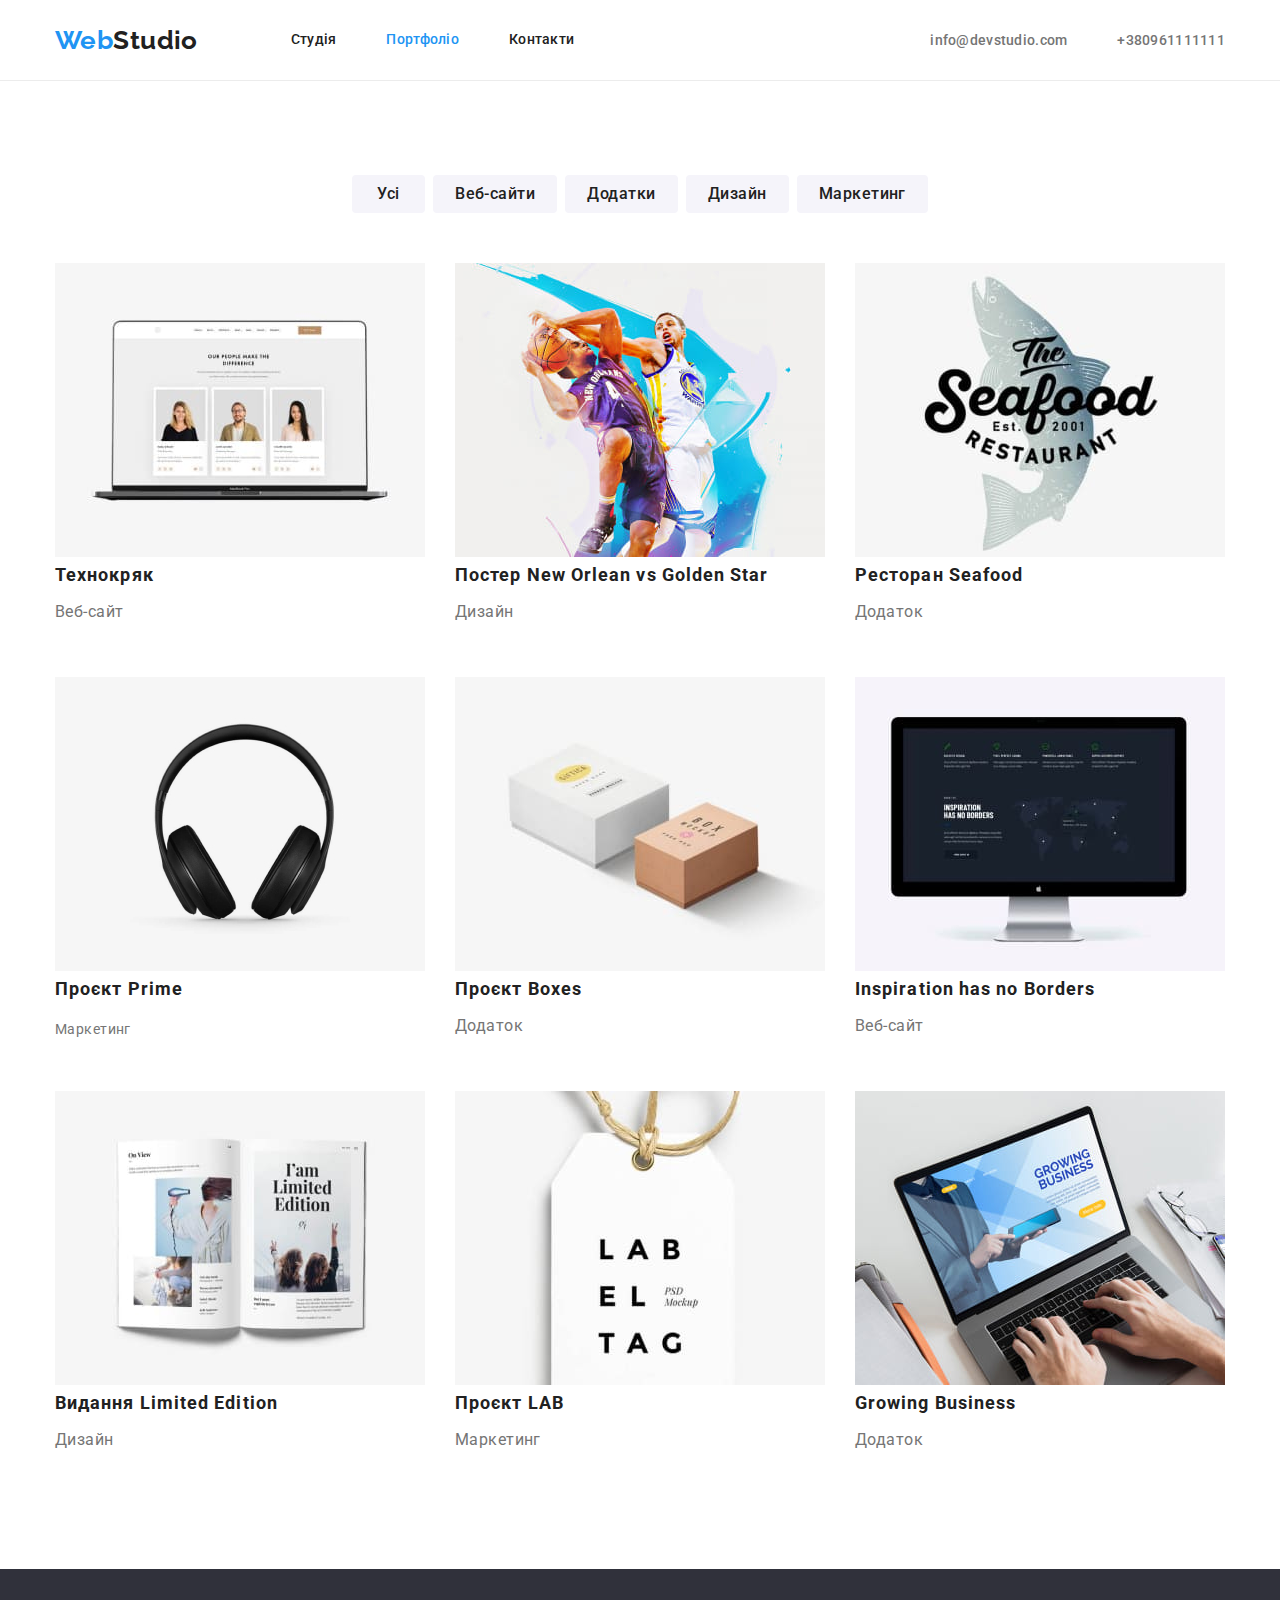
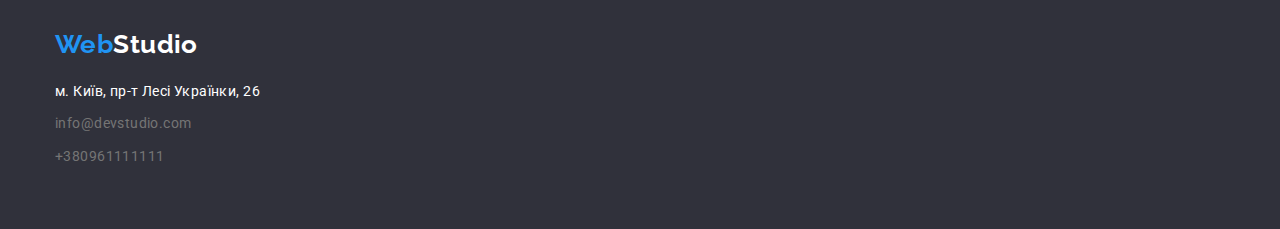
==== portfolio.html @ 1ae9884c "Initial commit" ====
<!DOCTYPE html>
<html lang="en">

<head>
    <meta charset="UTF-8">
    <meta http-equiv="X-UA-Compatible" content="IE=edge">
    <meta name="viewport" content="width=device-width, initial-scale=1.0">
    <title>Webstudio</title>
    <link rel="stylesheet"
        href="https://cdnjs.cloudflare.com/ajax/libs/modern-normalize/1.1.0/modern-normalize.min.css">
    <link rel="preconnect" href="https://fonts.googleapis.com">
    <link rel="preconnect" href="https://fonts.gstatic.com" crossorigin>
    <link
        href="https://fonts.googleapis.com/css2?family=Raleway:wght@700&family=Roboto:wght@400;500;700;900&display=swap"
        rel="stylesheet">
    <link rel="stylesheet" href="./css/styles.css">
</head>

<body class="page">
    <header class="page-header">
        <div class="container">
            <nav class="main-nav">
                <a href="/" class="logo">
                    <span class="colortext">Web</span>Studio
                </a>
                <ul class="site-nav list">
                    <li class="item"><a class="link" href="./index.html">Студія</a></li>
                    <li class="item"><a class="link-current" href="./portfolio.html">Портфоліо</a></li>
                    <li class="item"><a href="link">Контакти</a></li>
                </ul>
                <ul class="adress-nav list">
                    <li class="item"><a class="email" href="mailto:info@devstudio.com">info@devstudio.com</a></li>
                    <li class="item"><a href="tel:+380961111111">+380961111111</a></li>
                </ul>
            </nav>
        </div>
    </header>
    <main>
        <section class="main-section">
            <section class="nav-buttons">
                <div class="container">
                    <ul class="nav-list">
                        <li class="item"><button class="current-button" type="button">Усі</button></li>
                        <li class="item"><button class="other-button" type="button">Веб-сайти</button></li>
                        <li class="item"><button class="other-button" type="button">Додатки</button></li>
                        <li class="item"><button class="other-button" type="button">Дизайн</button></li>
                        <li class="item"><button class="other-button" type="button">Маркетинг</button></li>
                    </ul>
                </div>
            </section>
            <section class="nav-portfolio">
                <div class="container">
                    <h1>Наше портфоліо</h1>
                    <ul class="portfolio">
                        <li class="item">
                            <img src="./images/технокряк.jpg" alt="технокряк-2">
                            <div class="item-div">
                                <h2 class="portfolio-title">Технокряк</h2>
                                <p class="portfolio-title-explanation">Веб-сайт</p>
                            </div>
                        </li>
                        <li class="item">
                            <img src="./images/постер.jpg" alt="постер">
                            <div class="item-div">
                                <h2 class="portfolio-title">Постер New Orlean vs Golden Star</h2>
                                <p class="portfolio-title-explanation">Дизайн</p>
                            </div>
                        </li>
                        <li class="item">
                            <img src="./images/ресторан.jpg" alt="ресторан-сіфуд">
                            <div class="item-div">
                                <h2 class="portfolio-title">Ресторан Seafood</h2>
                                <p class="portfolio-title-explanation">Додаток</p>
                            </div>
                        </li>
                        <li class="item">
                            <img src="./images/проект-прайм-.jpg" alt="проєкт-прайм">
                            <div class="item-div">
                                <h2 class="portfolio-title">Проєкт Prime</h2>
                                <p>Маркетинг</p>
                            </div>
                        </li>
                        <li class="item">
                            <img src="./images/проект-бокси.jpg" alt="бокси">
                            <div class="item-div">
                                <h2 class="portfolio-title">Проєкт Boxes</h2>
                                <p class="portfolio-title-explanation">Додаток</p>
                            </div>
                        </li>
                        <li class="item">
                            <img src="./images/вдохновение.jpg" alt="натхнення">
                            <div class="item-div">
                                <h2 class="portfolio-title">Inspiration has no Borders</h2>
                                <p class="portfolio-title-explanation">Веб-сайт</p>
                            </div>
                        </li>
                        <li class="item">
                            <img src="./images/видання.jpg" alt="видання">
                            <div class="item-div">
                                <h2 class="portfolio-title">Видання Limited Edition</h2>
                                <p class="portfolio-title-explanation">Дизайн</p>
                            </div>
                        </li>
                        <li class="item">
                            <img src="./images/проект-лаб.jpg" alt="проєкт-лаб">
                            <div class="item-div">
                                <h2 class="portfolio-title">Проєкт LAB</h2>
                                <p class="portfolio-title-explanation">Маркетинг</p>
                            </div>
                        </li>
                        <li class="item">
                            <img src="./images/business.jpg" alt="бізнес">
                            <div class="item-div">
                                <h2 class="portfolio-title">Growing Business</h2>
                                <p class="portfolio-title-explanation">Додаток</p>
                            </div>
                        </li>
                    </ul>
                </div>
            </section>
        </section>
    </main>
    <footer class="adress">
        <div class="container">
            <a href="/" class="logo">
                <span class="colortext">Web</span>Studio
            </a>
            <address>
                <ul class="adress-title list">
                    <li class="office-title">
                        <a href="/">м. Київ, пр-т Лесі Українки, 26</a>
                    </li>
                    <li class="item"><a href="mailto:info@devstudio.com">info@devstudio.com</a></li>
                    <li class="item"><a href=" tel:+380961111111">+380961111111</a></li>
                </ul>
            </address>
        </div>
    </footer>
</body>

</html>
---- css/styles.css ----
:root {
  --primary-text-color: rgb(117, 117, 117);
  --accent-text-color: rgb(32, 148, 243);
  --title-text-color: rgb(33, 33, 33);
  --hero-text-color: rgb(255, 255, 255);
  --background-color: rgb(48, 49, 59);
  --additional-color: rgba(255, 255, 255, 0.6);
  --button-color: rgb(245, 244, 250);
  --border-color: rgba(236, 236, 236, 1);
}
body {
  background-color: var(--hero-text-color);
  color: var(--primary-text-color);
  font-family: Roboto, sans-serif;
  letter-spacing: 0.03em;
  font-size: 14px;
}
.list {
  list-style: none;
  padding: 0;
  margin: 0;
}
.logo {
  color: var(--title-text-color);
  text-decoration: none;
  font-family: Raleway, sans-serif;
  font-weight: 700;
  font-size: 26px;
  line-height: 1.19;
}
.logo a:hover,
.logo a:focus {
  color: var(--title-text-color);
}
.logo .colortext {
  color: var(--accent-text-color);
}
.site-nav {
  display: flex;
  margin-left: 93px;
}
.site-nav .item + .item {
  margin-left: 50px;
}
.site-nav a {
  color: var(--title-text-color);
  text-decoration: none;
  display: block;
  padding-top: 32px;
  padding-bottom: 32px;
  font-weight: 500;
  line-height: 1.14;
  letter-spacing: 0.02em;
}
.site-nav .link-current {
  color: var(--accent-text-color);
}
.page-header {
  border-bottom: 1px solid var(--border-color);
}
.page-header .container {
  width: 1200px;
  padding-left: 15px;
  padding-right: 15px;
  margin-left: auto;
  margin-right: auto;
}
.adress-nav {
  display: flex;
  margin-left: auto;
}
.adress-nav .item + .item {
  margin-left: 50px;
}
.adress-nav a {
  color: var(--primary-text-color);
  text-decoration: none;
  font-weight: 500;

  line-height: 1.14;
  letter-spacing: 0.02em;
}
.site-nav :hover,
.site-nav:focus {
  color: var(--accent-text-color);
}
.adress-nav :hover,
.adress-nav :focus {
  color: var(--accent-text-color);
}
.main-nav {
  display: flex;
  align-items: center;
}
.hero {
  background-color: var(--background-color);
  padding-top: 200px;
  padding-bottom: 200px;
  text-align: center;
}
.hero-title {
  color: var(--hero-text-color);
  margin-top: 0;
  width: 696px;
  margin-bottom: 30px;
  font-weight: 900;
  font-size: 44px;
  line-height: 1.36;
  letter-spacing: 0.06em;
  margin-right: auto;
  margin-left: auto;
}
.hero-button {
  cursor: pointer;
  color: var(--hero-text-color);
  background-color: var(--accent-text-color);
  min-width: 216px;
  font-family: inherit;
  padding: 10px 32px;
  font-weight: 700;
  font-size: 16px;
  line-height: 1.8;
  letter-spacing: 0.06em;
  border: 0;
  border-radius: 4px;
}
.section-title {
  color: var(--title-text-color);
  font-weight: 700;
  margin-top: 0;
  margin-bottom: 0;
  font-size: 36px;
  line-height: 1.16;
  text-align: center;
}
.section-features {
  padding-top: 94px;
  padding-bottom: 94px;
}
.section-features .section-title {
  display: none;
}
.section-features .container {
  width: 1200px;
  padding-left: 15px;
  padding-right: 15px;
  margin-left: auto;
  margin-right: auto;
}
.features-list {
  list-style: none;
  display: flex;
  padding-left: 0;
}
.features-list .item + .item {
  margin-left: 30px;
}
.features-list .title {
  color: var(--title-text-color);
  font-weight: 700;
  font-size: 14px;
  line-height: 1.14;
  text-transform: uppercase;
  margin-bottom: 10px;
  margin-top: 0;
}
.features-list .title-explanation {
  color: var(--primary-text-color);
  margin-top: 0;
  margin-bottom: 0;
  line-height: 1.71;
}
.features-list {
  max-width: 1200px;
  padding-left: 15px;
  padding-right: 15px;
  display: flex;
}
.section-activities .section-title {
  margin: 0;
  margin-bottom: 50px;
}
.section-activities {
  margin-bottom: 94px;
  padding-top: 0;
}
.section-activities .container {
  max-width: 1200px;
  padding-left: 15px;
  padding-right: 15px;
  margin-left: auto;
  margin-right: auto;
  display: block;
}
.work-list {
  list-style: none;
  display: flex;
  padding-left: 0;
  padding-right: 0;
  padding-top: 0;
  margin: 0;
}
.work-list .item {
  width: 370px;
}
.work-list .item + .item {
  margin-left: 30px;
}
.photo-activity {
  display: block;
  max-width: 100%;
  height: auto;
}
.section-people-list {
  padding-bottom: 94px;
  padding-top: 94px;
}
.section-people-list .container {
  max-width: 1200px;
  padding-left: 15px;
  padding-right: 15px;
  margin-left: auto;
  margin-right: auto;
}
.section-people-list h2 {
  margin-bottom: 50px;
}
.people-list .title {
  color: var(--title-text-color);
  list-style: none;
  font-weight: 500;
  font-size: 16px;
  line-height: 1.19;
  text-align: center;
  margin-top: 0;
  margin-bottom: 0;
  display: block;
  margin-bottom: 10px;
}
.people-list {
  display: flex;
  flex-wrap: wrap;
  list-style: none;
  padding-left: 0;
  margin-top: 0;
  margin-bottom: 0;
}
.people-list .item + .item {
  margin-left: 30px;
}
.people-list li img {
  margin-bottom: 30px;
}
.people-list .title-explanation {
  font-size: 16px;
  line-height: 1.18;
  text-align: center;
  letter-spacing: 0.03em;
  margin-bottom: 30px;
  margin-top: 0;
}
.adress {
  background-color: var(--background-color);
  padding-top: 60px;
  padding-bottom: 60px;
}
.adress .container {
  width: 1200px;
  padding-left: 15px;
  padding-right: 15px;
  margin-left: auto;
  margin-right: auto;
}
.adress .logo a {
  text-decoration: none;
}
.adress .logo {
  color: var(--hero-text-color);
  margin-bottom: 20px;
  display: block;
}
.adress-title a {
  color: var(--primary-text-color);
  text-decoration: none;
  list-style: none;
  font-style: normal;
  line-height: 1.71;
}
.adress-title .item {
  margin-top: 9px;
}
.office-title a {
  color: var(--hero-text-color);
}
.adress-title :hover,
.adress-title:focus {
  color: var(--accent-text-color);
}
.portfolio .portfolio-title {
  color: var(--title-text-color);
  font-weight: 700;
  font-size: 18px;
  line-height: 2;
  letter-spacing: 0.06em;
}
.portfolio .portfolio-title-explanation {
  color: var(--primary-text-color);

  font-size: 16px;
  line-height: 1.87;
}
.nav-list {
  list-style: none;
  padding: 0;
  margin: 0;
}
.nav-list .other-button:hover,
.nav-list .other-button:focus {
  background-color: var(--accent-text-color);
  color: var(--hero-text-color);
}
.nav-buttons .container {
  width: 1200px;
  padding-left: 15px;
  padding-right: 15px;
  margin-left: auto;
  margin-right: auto;
}
.nav-buttons .nav-list {
  display: flex;
  margin-bottom: 50px;
  align-items: center;
  padding-left: 0;
  justify-content: center;
  text-align: center;
}
.nav-list .item + .item {
  margin-left: 8px;
}
.nav-list .other-button {
  cursor: pointer;
  padding: 6px 22px;
  font-family: inherit;
  font-weight: 500;
  font-size: 16px;
  border: 0;
  border-radius: 4px;
  line-height: 1.62;
  min-width: 73px;
  min-height: 6px;
  text-align: center;
  letter-spacing: 0.03em;
  background-color: var(--button-color);
  color: var(--title-text-color);
}
.current-button {
  cursor: pointer;
  font-family: inherit;
  font-weight: 500;
  padding: 6px 25px;
  font-size: 16px;
  border-radius: 4px;
  min-height: 6px;
  border: 0;
  line-height: 1.62;
  text-align: center;
  letter-spacing: 0.03em;
  background-color: var(--button-color);
  color: var(--title-text-color);
  min-width: 73px;
}
.current-button:hover,
.current-button:focus {
  background-color: var(--accent-text-color);
  color: var(--hero-text-color);
}
.nav-portfolio .container {
  width: 1200px;
  padding-left: 15px;
  padding-right: 15px;
  margin-left: auto;
  margin-right: auto;
}
.portfolio {
  display: block;
  margin-top: 50px;
}
.nav-portfolio h1 {
  display: none;
}
.nav-portfolio .item:nth-child(3n) {
  margin-right: 0;
}
.portfolio {
  list-style: none;
  display: flex;
  padding-left: 0;
  padding-right: 0;
  flex-wrap: wrap;
  margin-bottom: 0;
  margin-top: 0;
  gap: 30px;
}
.portfolio .portfolio-title-explanation {
  margin-top: 4px;
  margin-bottom: 20px;
}
.portfolio-title {
  padding-top: 0;
  padding-bottom: 0;
  margin-bottom: 0;
}
.portfolio img {
  display: block;
  max-width: 100%;
  height: auto;
}
.portfolio .item {
  width: 370px;
}
.people-item {
  width: 270px;
  padding-left: 0;
  padding-right: 0;
}
.photo-activity {
  width: 370px;
}
h1 {
  margin: 0;
}
h2 {
  margin: 0;
}
h3 {
  margin: 0;
}
.item-div {
  padding-left: 0;
  padding-right: 0;
  padding-top: 0;
  padding-bottom: 0;
  border-left: 0;
  border-right: 0;
  border-bottom: 0;
}
.main-section {
  padding-top: 94px;
  padding-bottom: 94px;
}
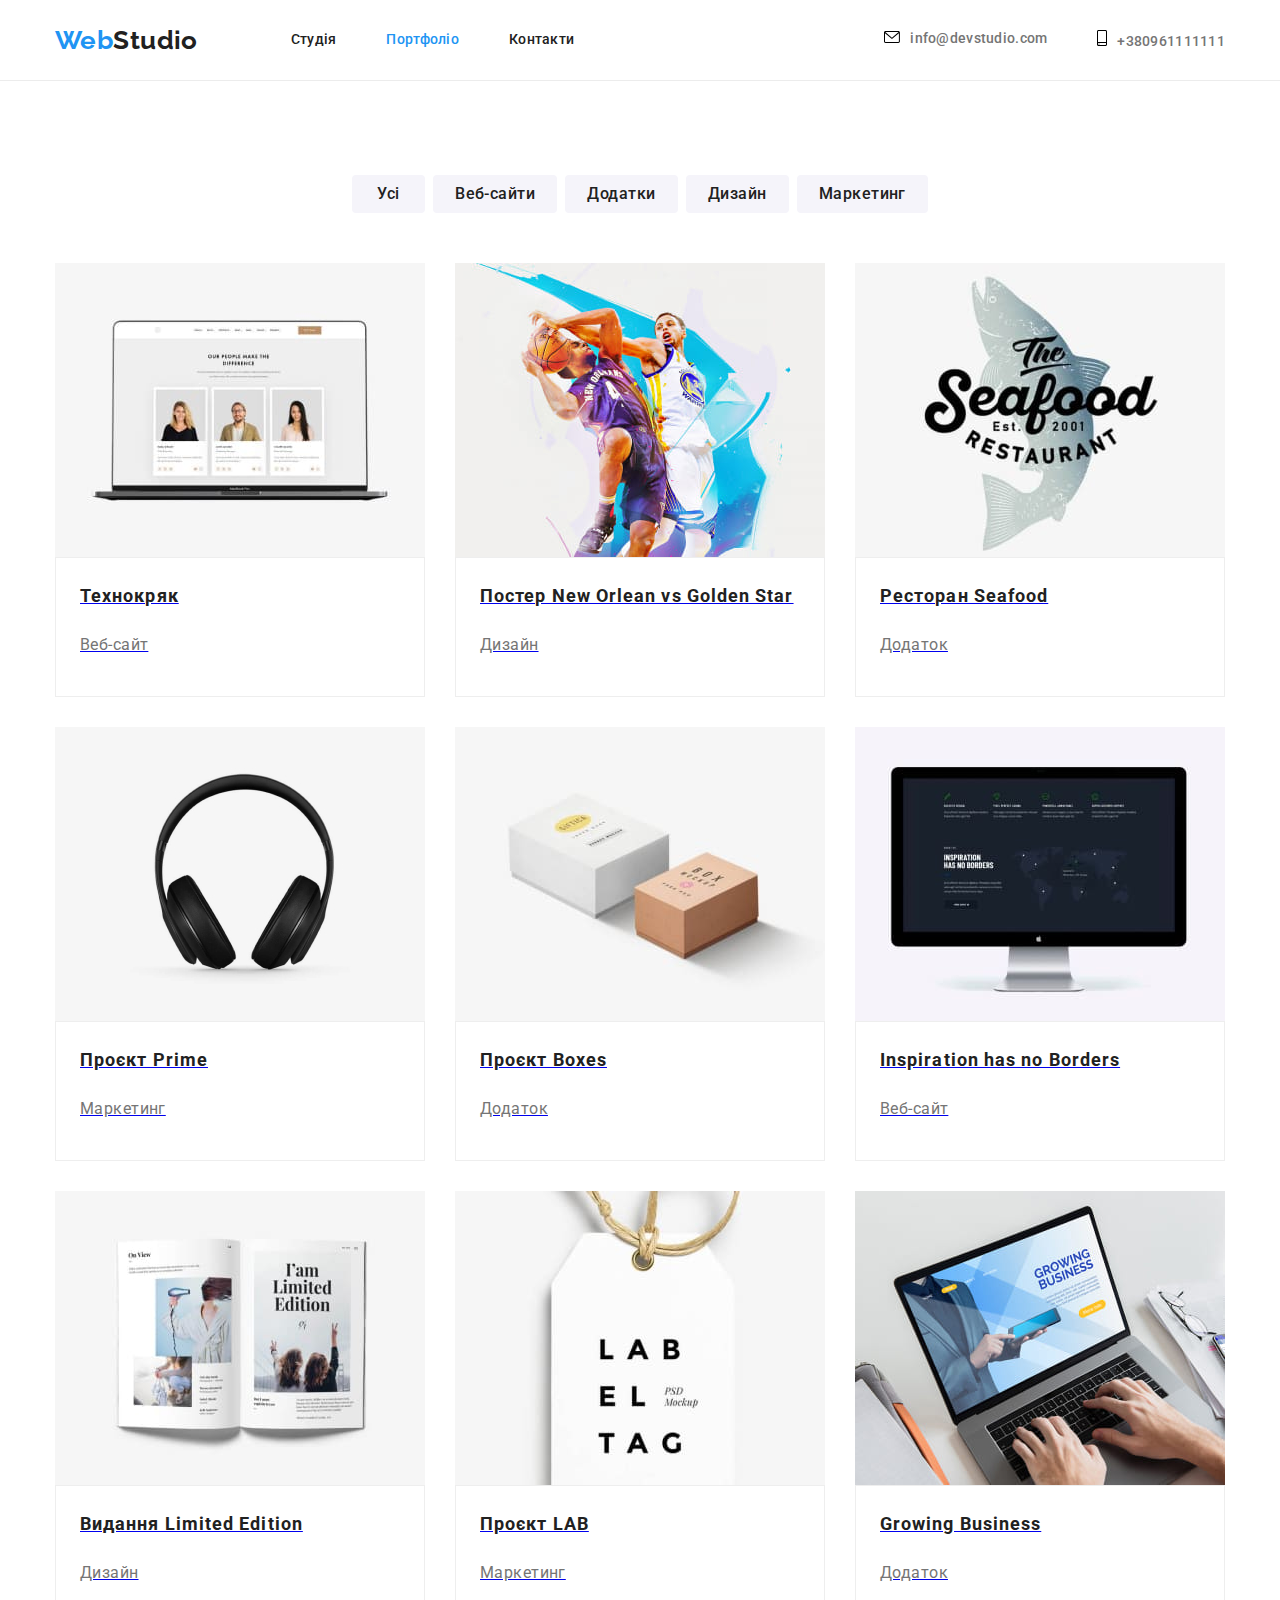
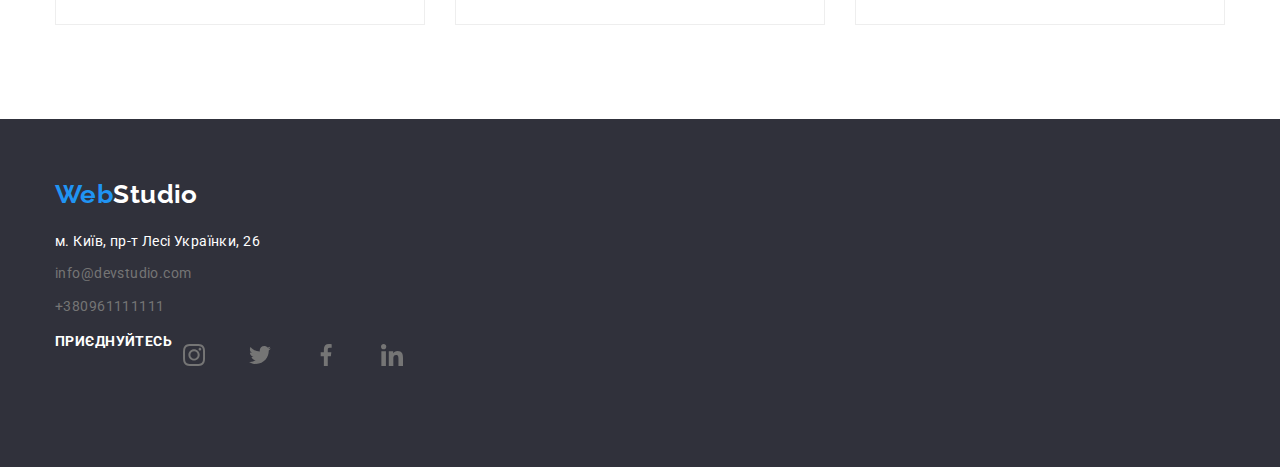
==== commit b22f5281: "Update portfolio.html" ====
--- a/portfolio.html
+++ b/portfolio.html
@@ -29,8 +29,16 @@
                     <li class="item"><a href="link">Контакти</a></li>
                 </ul>
                 <ul class="adress-nav list">
-                    <li class="item"><a class="email" href="mailto:info@devstudio.com">info@devstudio.com</a></li>
-                    <li class="item"><a href="tel:+380961111111">+380961111111</a></li>
+                    <li class="item">
+                        <a class="email" href="mailto:info@devstudio.com"><svg class="icon-mail">
+                                <use href="./images/symbol-defs.svg#icon-envelope"></use>
+                            </svg>info@devstudio.com</a>
+                    </li>
+                    <li class="item">
+                        <a class="phone" href="tel:+380961111111"><svg class="icon-phone">
+                                <use href="./images/symbol-defs.svg#icon-smartphone"></use>
+                            </svg>+380961111111</a>
+                    </li>
                 </ul>
             </nav>
         </div>
@@ -53,67 +61,78 @@
                     <h1>Наше портфоліо</h1>
                     <ul class="portfolio">
                         <li class="item">
-                            <img src="./images/технокряк.jpg" alt="технокряк-2">
-                            <div class="item-div">
-                                <h2 class="portfolio-title">Технокряк</h2>
-                                <p class="portfolio-title-explanation">Веб-сайт</p>
-                            </div>
+                            <a class="portfolio-photo" href="."><img src="./images/технокряк.jpg" alt="технокряк-2">
+                                <div class="item-div">
+                                    <h2 class="portfolio-title">Технокряк</h2>
+                                    <p class="portfolio-title-explanation">Веб-сайт</p>
+                                </div>
+                            </a>
                         </li>
                         <li class="item">
-                            <img src="./images/постер.jpg" alt="постер">
-                            <div class="item-div">
-                                <h2 class="portfolio-title">Постер New Orlean vs Golden Star</h2>
-                                <p class="portfolio-title-explanation">Дизайн</p>
-                            </div>
+                            <a class="portfolio-photo" href="."> <img src="./images/постер.jpg" alt="постер">
+                                <div class="item-div">
+                                    <h2 class="portfolio-title">Постер New Orlean vs Golden Star</h2>
+                                    <p class="portfolio-title-explanation">Дизайн</p>
+                                </div>
+                            </a>
                         </li>
                         <li class="item">
-                            <img src="./images/ресторан.jpg" alt="ресторан-сіфуд">
-                            <div class="item-div">
-                                <h2 class="portfolio-title">Ресторан Seafood</h2>
-                                <p class="portfolio-title-explanation">Додаток</p>
-                            </div>
+                            <a class="portfolio-photo" href="."><img src="./images/ресторан.jpg" alt="ресторан-сіфуд">
+                                <div class="item-div">
+                                    <h2 class="portfolio-title">Ресторан Seafood</h2>
+                                    <p class="portfolio-title-explanation">Додаток</p>
+                                </div>
+                            </a>
                         </li>
                         <li class="item">
-                            <img src="./images/проект-прайм-.jpg" alt="проєкт-прайм">
-                            <div class="item-div">
-                                <h2 class="portfolio-title">Проєкт Prime</h2>
-                                <p>Маркетинг</p>
-                            </div>
+                            <a class="portfolio-photo" href=".">
+                                <img src="./images/проект-прайм-.jpg" alt="проєкт-прайм">
+                                <div class="item-div">
+                                    <h2 class="portfolio-title">Проєкт Prime</h2>
+                                    <p class="portfolio-title-explanation">Маркетинг</p>
+                                </div>
+                            </a>
                         </li>
                         <li class="item">
-                            <img src="./images/проект-бокси.jpg" alt="бокси">
-                            <div class="item-div">
-                                <h2 class="portfolio-title">Проєкт Boxes</h2>
-                                <p class="portfolio-title-explanation">Додаток</p>
-                            </div>
+                            <a class="portfolio-photo" href="."> <img src="./images/проект-бокси.jpg" alt="бокси">
+                                <div class="item-div">
+                                    <h2 class="portfolio-title">Проєкт Boxes</h2>
+                                    <p class="portfolio-title-explanation">Додаток</p>
+                                </div>
+                            </a>
                         </li>
                         <li class="item">
-                            <img src="./images/вдохновение.jpg" alt="натхнення">
-                            <div class="item-div">
-                                <h2 class="portfolio-title">Inspiration has no Borders</h2>
-                                <p class="portfolio-title-explanation">Веб-сайт</p>
-                            </div>
+                            <a class="portfolio-photo" href="."> <img src="./images/вдохновение.jpg" alt="натхнення">
+                                <div class="item-div">
+                                    <h2 class="portfolio-title">Inspiration has no Borders</h2>
+                                    <p class="portfolio-title-explanation">Веб-сайт</p>
+                                </div>
+                            </a>
                         </li>
                         <li class="item">
-                            <img src="./images/видання.jpg" alt="видання">
-                            <div class="item-div">
-                                <h2 class="portfolio-title">Видання Limited Edition</h2>
-                                <p class="portfolio-title-explanation">Дизайн</p>
-                            </div>
+                            <a class="portfolio-photo" href="."> <img src="./images/видання.jpg" alt="видання">
+                                <div class="item-div">
+                                    <h2 class="portfolio-title">Видання Limited Edition</h2>
+                                    <p class="portfolio-title-explanation">Дизайн</p>
+                                </div>
+                            </a>
                         </li>
                         <li class="item">
-                            <img src="./images/проект-лаб.jpg" alt="проєкт-лаб">
-                            <div class="item-div">
-                                <h2 class="portfolio-title">Проєкт LAB</h2>
-                                <p class="portfolio-title-explanation">Маркетинг</p>
-                            </div>
+                            <a class="portfolio-photo" href=".">
+                                <img src="./images/проект-лаб.jpg" alt="проєкт-лаб">
+                                <div class="item-div">
+                                    <h2 class="portfolio-title">Проєкт LAB</h2>
+                                    <p class="portfolio-title-explanation">Маркетинг</p>
+                                </div>
+                            </a>
                         </li>
                         <li class="item">
-                            <img src="./images/business.jpg" alt="бізнес">
-                            <div class="item-div">
-                                <h2 class="portfolio-title">Growing Business</h2>
-                                <p class="portfolio-title-explanation">Додаток</p>
-                            </div>
+                            <a class="portfolio-photo" href="."> <img src="./images/business.jpg" alt="бізнес">
+                                <div class="item-div">
+                                    <h2 class="portfolio-title">Growing Business</h2>
+                                    <p class="portfolio-title-explanation">Додаток</p>
+                                </div>
+                            </a>
                         </li>
                     </ul>
                 </div>
@@ -122,18 +141,46 @@
     </main>
     <footer class="adress">
         <div class="container">
-            <a href="/" class="logo">
-                <span class="colortext">Web</span>Studio
-            </a>
-            <address>
-                <ul class="adress-title list">
-                    <li class="office-title">
-                        <a href="/">м. Київ, пр-т Лесі Українки, 26</a>
+            <div class="nav-header">
+                <a href="/" class="logo">
+                    <span class="colortext">Web</span>Studio
+                </a>
+                <address>
+                    <ul class="adress-title list">
+                        <li class="office-title">
+                            <a href="/">м. Київ, пр-т Лесі Українки, 26</a>
+                        </li>
+                        <li class="item"><a href="mailto:info@devstudio.com">info@devstudio.com</a></li>
+                        <li class="item"><a href=" tel:+380961111111">+380961111111</a></li>
+                    </ul>
+                </address>
+            </div>
+            <div class="join">
+                <p class="title">ПРИЄДНУЙТЕСЬ</p>
+                <ul class="social-icons">
+                    <li class="icon-social-item">
+                        <svg class="icon-social">
+                            <use class="item" href="./images/symbol-defs.svg#icon-instagram"></use>
+                        </svg>
                     </li>
-                    <li class="item"><a href="mailto:info@devstudio.com">info@devstudio.com</a></li>
-                    <li class="item"><a href=" tel:+380961111111">+380961111111</a></li>
+                    <li class="icon-social-item">
+                        <svg class="icon-social">
+                            <use class="item" href="./images/symbol-defs.svg#icon-twitter"></use>
+
+                        </svg>
+                    </li>
+                    <li class="icon-social-item">
+                        <svg class="icon-social">
+                            <use class="item" href="./images/symbol-defs.svg#icon-facebook"></use>
+                        </svg>
+                    </li>
+                    <li class="icon-social-item">
+                        <svg class="icon-social">
+                            <use class="item" href="./images/symbol-defs.svg#icon-linkedin"></use>
+                        </svg>
+                    </li>
                 </ul>
-            </address>
+            </div>
         </div>
     </footer>
 </body>
--- a/css/styles.css
+++ b/css/styles.css
@@ -68,6 +68,31 @@
 .adress-nav {
   display: flex;
   margin-left: auto;
+  justify-content: center;
+}
+.adress-nav .icon-mail {
+  height: 12px;
+  width: 16px;
+  margin-right: 10px;
+  background-position: center;
+  background-repeat: no-repeat;
+  align-items: center;
+  background-size: cover;
+  display: inline-flex;
+  content: "";
+  justify-content: center;
+}
+.adress-nav .icon-phone {
+  height: 16px;
+  width: 10px;
+  margin-right: 10px;
+  background-position: center;
+  background-repeat: no-repeat;
+  content: "";
+  align-items: center;
+  background-size: cover;
+  display: inline-flex;
+  justify-content: center;
 }
 .adress-nav .item + .item {
   margin-left: 50px;
@@ -87,16 +112,15 @@
 .adress-nav :hover,
 .adress-nav :focus {
   color: var(--accent-text-color);
+  fill: var(--accent-text-color);
 }
 .main-nav {
   display: flex;
   align-items: center;
 }
 .hero {
+  text-align: center;
   background-color: var(--background-color);
-  padding-top: 200px;
-  padding-bottom: 200px;
-  text-align: center;
 }
 .hero-title {
   color: var(--hero-text-color);
@@ -124,6 +148,23 @@
   border: 0;
   border-radius: 4px;
 }
+.overlay-hero {
+  max-width: 1600px;
+  height: 600px;
+  margin-left: auto;
+  margin-right: auto;
+  background-position: center;
+  background-repeat: no-repeat;
+  background-size: cover;
+  padding-top: 200px;
+  padding-bottom: 200px;
+  background-image: linear-gradient(
+      to right,
+      rgba(47, 48, 58, 0.4),
+      rgba(47, 48, 58, 0.4)
+    ),
+    url(../images/img-people.jpg);
+}
 .section-title {
   color: var(--title-text-color);
   font-weight: 700;
@@ -151,6 +192,27 @@
   list-style: none;
   display: flex;
   padding-left: 0;
+}
+.features-list .item::before {
+  margin-bottom: 30px;
+  display: block;
+  content: "";
+  height: 120px;
+  background-repeat: no-repeat;
+  background-position: center;
+  background-color: rgba(245, 244, 250, 1);
+}
+.features-list .item:nth-child(1)::before {
+  background-image: url(../images/antenna.svg);
+}
+.features-list .item:nth-child(2)::before {
+  background-image: url(../images/clock.svg);
+}
+.features-list .item:nth-child(3)::before {
+  background-image: url(../images/diagram.svg);
+}
+.features-list .item:nth-child(4)::before {
+  background-image: url(../images/astronaut.svg);
 }
 .features-list .item + .item {
   margin-left: 30px;
@@ -250,6 +312,11 @@
 }
 .people-list li img {
   margin-bottom: 30px;
+}
+.people-list .item {
+  box-shadow: 0px 1px 3px rgba(0, 0, 0, 0.12), 0px 1px 1px rgba(0, 0, 0, 0.14),
+    0px 2px 1px rgba(0, 0, 0, 0.2);
+  border-radius: 0px 0px 4px 4px;
 }
 .people-list .title-explanation {
   font-size: 16px;
@@ -259,10 +326,52 @@
   margin-bottom: 30px;
   margin-top: 0;
 }
+.social-icons {
+  display: flex;
+  justify-content: center;
+  list-style: none;
+  padding-left: 0;
+  margin-bottom: 30px;
+}
+.icon-social-item {
+  width: 44px;
+  height: 44px;
+  border-radius: 50%;
+  align-items: center;
+  background-size: cover;
+  background-position: center;
+  background-repeat: no-repeat;
+  display: inline-flex;
+  content: "";
+  justify-content: center;
+}
+.icon-social-item:hover {
+  background-color: var(--accent-text-color);
+}
+.icon-social {
+  display: block;
+  background-repeat: no-repeat;
+  background-position: center;
+  content: "";
+  height: 22px;
+  width: 22px;
+  fill: var(--primary-text-color);
+}
+.icon-social:hover {
+  fill: var(--hero-text-color);
+}
+.icon-social .item {
+  width: 22px;
+  height: 22px;
+}
+.social-icons .icon-social-item + .icon-social-item {
+  margin-left: 22px;
+}
 .adress {
   background-color: var(--background-color);
   padding-top: 60px;
   padding-bottom: 60px;
+  display: flex;
 }
 .adress .container {
   width: 1200px;
@@ -401,10 +510,6 @@
   margin-top: 0;
   gap: 30px;
 }
-.portfolio .portfolio-title-explanation {
-  margin-top: 4px;
-  margin-bottom: 20px;
-}
 .portfolio-title {
   padding-top: 0;
   padding-bottom: 0;
@@ -436,15 +541,99 @@
   margin: 0;
 }
 .item-div {
-  padding-left: 0;
-  padding-right: 0;
-  padding-top: 0;
-  padding-bottom: 0;
-  border-left: 0;
-  border-right: 0;
-  border-bottom: 0;
+  padding-left: 24px;
+  padding-right: 24px;
+  padding-top: 20px;
+  padding-bottom: 20px;
+  border-top: none;
+  border: 1px solid rgba(238, 238, 238, 1);
 }
 .main-section {
   padding-top: 94px;
   padding-bottom: 94px;
 }
+.clients {
+  padding-top: 94px;
+  padding-bottom: 94px;
+}
+.clients .container {
+  width: 1200px;
+  padding-left: 15px;
+  padding-right: 15px;
+  margin-left: auto;
+  margin-right: auto;
+}
+.company-list {
+  margin-top: 60px;
+  list-style: none;
+  display: flex;
+  justify-content: center;
+  padding-left: 0;
+}
+.company-list .company-item + .company-item {
+  margin-left: 30px;
+}
+.company-item {
+  width: 170px;
+  height: 92px;
+  align-items: center;
+  background-size: cover;
+  background-position: center;
+  background-repeat: no-repeat;
+  display: inline-flex;
+  content: "";
+  justify-content: center;
+  border: 1px solid rgba(175, 177, 184, 1);
+  border-radius: 4px;
+}
+.company-list .company-item:hover {
+  fill: var(--accent-text-color);
+  border-color: var(--accent-text-color);
+}
+.company-item .item:hover {
+  fill: var(--accent-text-color);
+}
+.company-item .item {
+  fill: rgb(175, 177, 184);
+}
+.company-item:nth-child(1) .item {
+  width: 41px;
+  height: 46.7px;
+}
+.company-item:nth-child(2) .item {
+  width: 40px;
+  height: 52px;
+}
+.company-item:nth-child(3) .item {
+  width: 43.46px;
+  height: 41.18px;
+}
+.company-item:nth-child(4) .item {
+  width: 84.44px;
+  height: 40.62px;
+}
+.company-item:nth-child(5) .item {
+  width: 62.54px;
+  height: 45.43px;
+}
+.company-item:nth-child(6) .item {
+  width: 93.79px;
+  height: 43.93px;
+}
+
+.join {
+  display: flex;
+}
+.join .title {
+  font-family: Roboto;
+  font-size: 14px;
+  font-weight: 700;
+  line-height: 16px;
+  letter-spacing: 0.03em;
+  text-align: left;
+  color: rgba(255, 255, 255, 1);
+  text-transform: uppercase;
+}
+.footer {
+  display: flex;
+}
